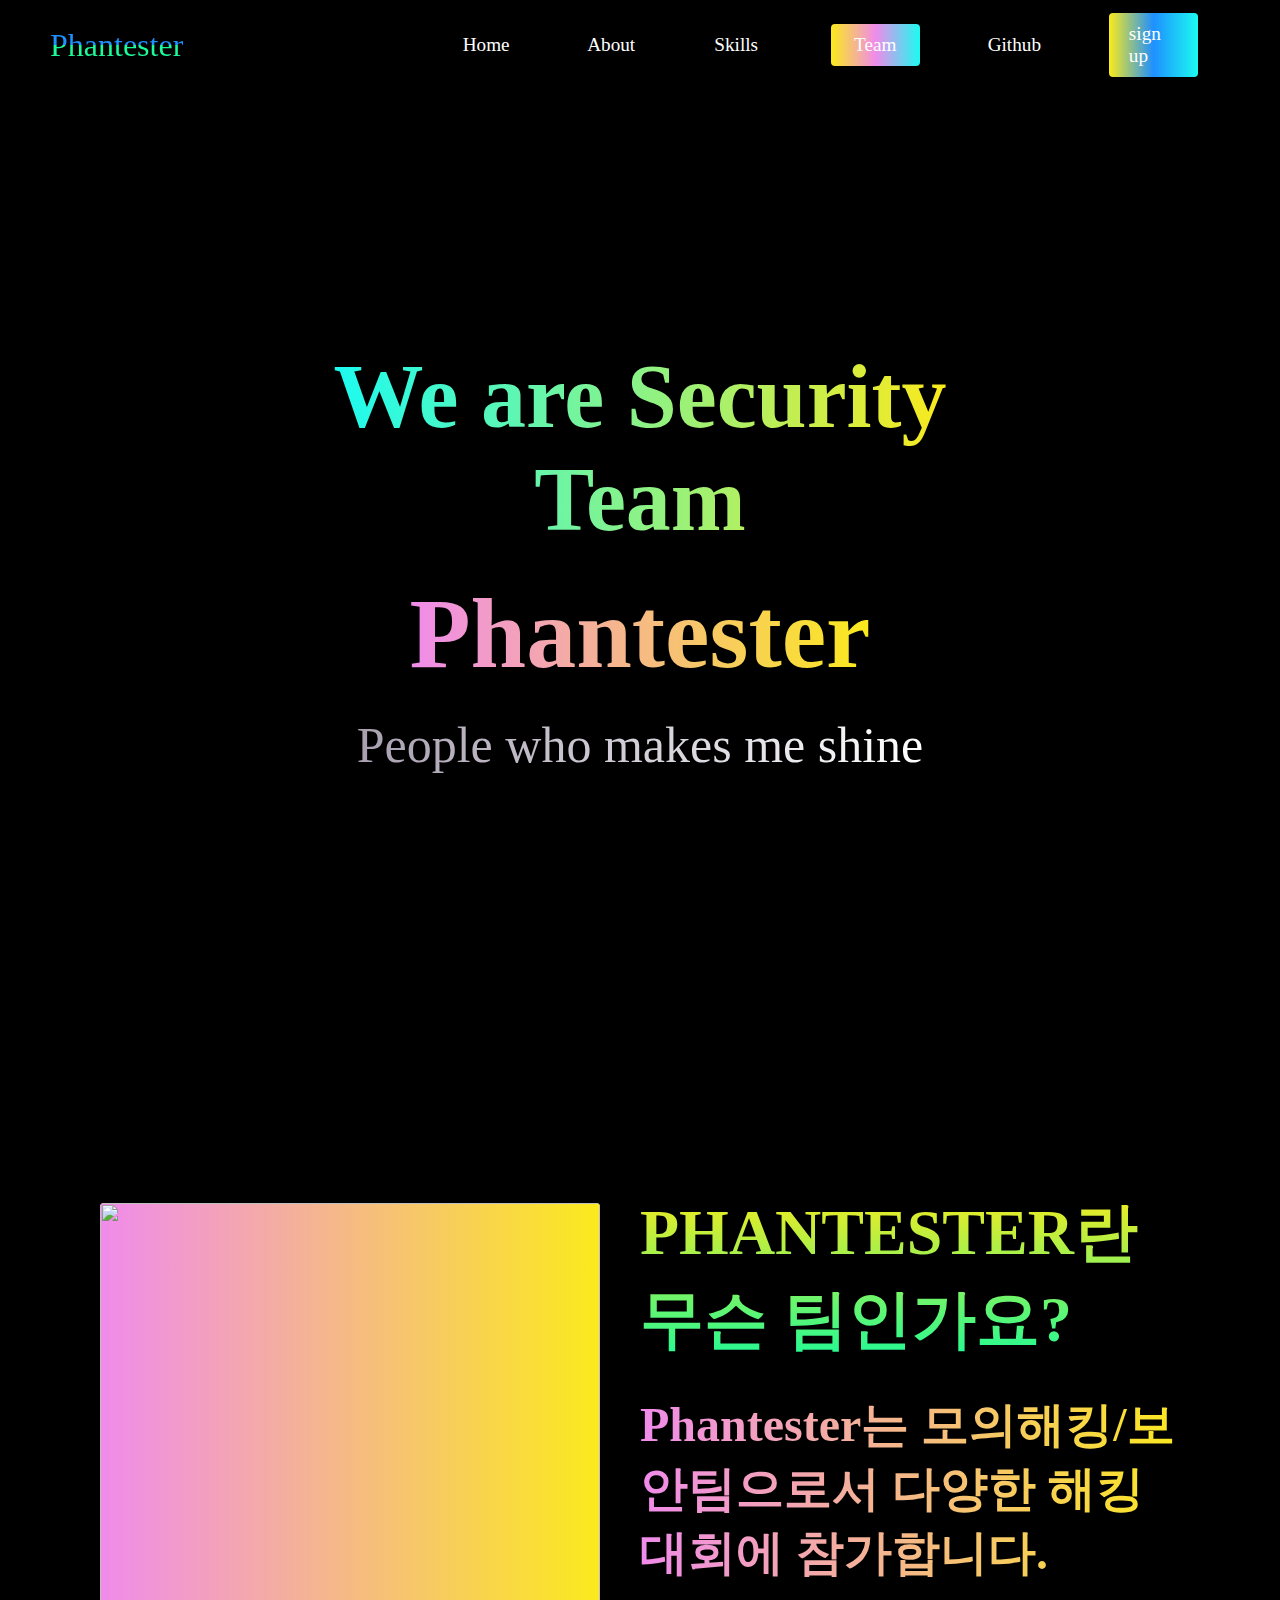
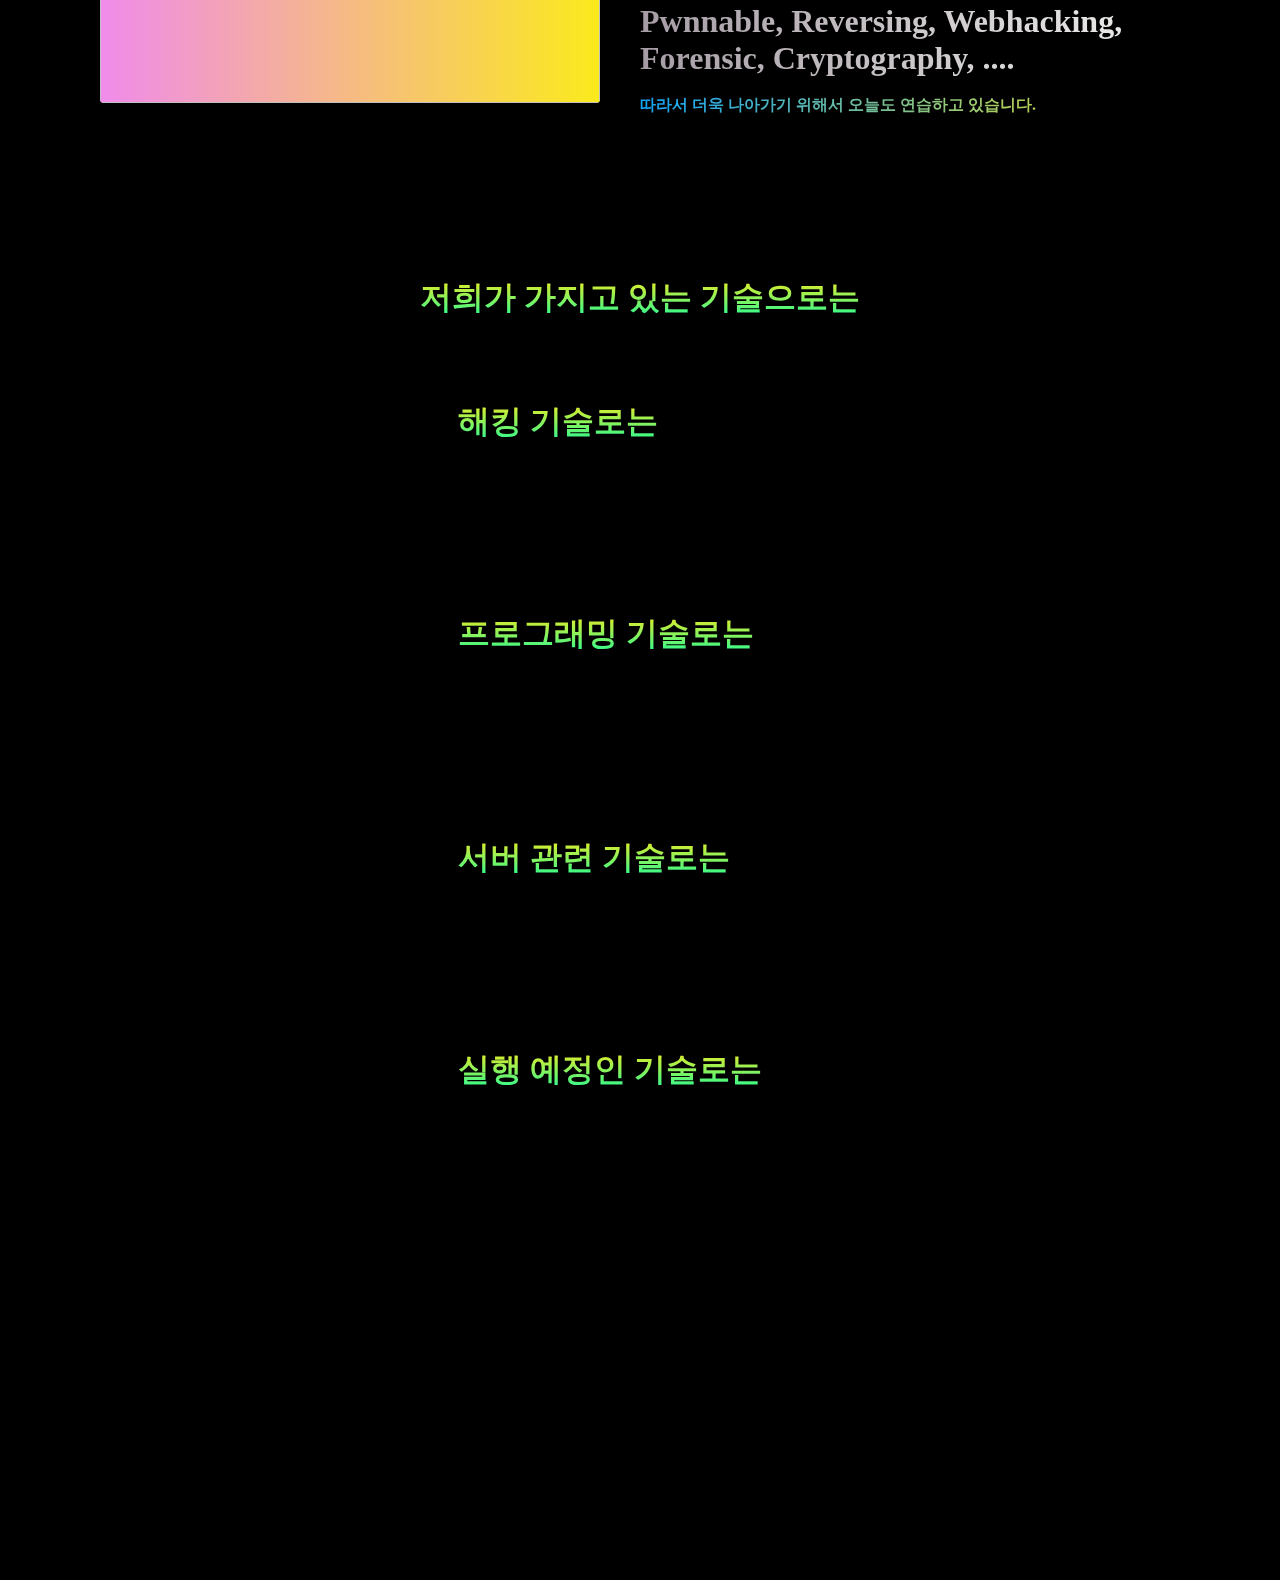
==== Phantester/src/index.html @ f5df675c "Add files via upload" ====
<!DOCTYPE html>
<html lang="kr">

<head>
    <meta charset="UTF-8">
    <meta http-equiv="X-UA-Compatible" content="IE=edge">
    <meta name="viewport" content="width=device-width, initial-scale=1.0">
    <!--CSS-->
    <link rel="stylesheet" href="styles.css">
    <link rel="stylesheet" href="description.css" <!--외부 라이브러리-->


    <title>Phantester</title>
</head>

<body>

    <nav class="navbar">
        <div class="navbar__container">
            <a href="#home" id="navbar__logo">Phantester</a>
            <div class="navbar__toggle" id="mobile-menu">
                <span class="bar"></span> <span class="bar"></span>
                <span class="bar"></span>
            </div>
            <ul class="navbar__menu">
                <li class="navber__item">
                    <a href="#home" class="navbar__links" id="home-page">Home</a>
                </li>
                <li class="navbar__item">
                    <a href="#about" class="navbar__links" id="about-page">About</a>
                </li>
                <li class="navbar__item">
                    <a href="#skills" class="navbar__links" id="skills-page">Skills</a>
                </li>
                <li class="navbar__btn1">
                    <a href="#team" class="button1" id="team-page">Team</a>
                </li>
                <li class="navbar__item">
                    <a href="#github" class="navbar__links" id="github-page">Github</a>
                </li>
                <li class="navbar__btn2">
                    <a href="#sign-up" class="button2" id="sign-up">sign up</a>
                </li>
            </ul>
        </div>
    </nav>

    <!--Hero(Main Menu) Section 부분-->

    <div class="hero" id="home">
        <div class="hero__container">
            <h1 class="hero__heading1"><span>We are Security<br>Team</span></h1>
            <h2 class="hero__heading2">Phantester </h2>
            <p class="hero__description">People who makes me shine</p>
        </div>
    </div>

    <!--about Section 부분-->
    <div class="main" id="about">
        <div class="main__container">
            <div class="main__img--container">
                <img class="main__img--card" src="logo.png">
            </div>
            <div class="main__content">
                <h1>Phantester란 무슨 팀인가요?</h1>
                <h2>Phantester는 모의해킹/보안팀으로서 다양한 해킹 대회에 참가합니다.</h2>
                <br>
                <h3>Pwnnable, Reversing, Webhacking, Forensic, Cryptography, .... </h3>
                <br>
                <h4>따라서 더욱 나아가기 위해서 오늘도 연습하고 있습니다.</h4>
            </div>
        </div>

        <!--Skills Section 부분-->
        <div class="skills" id="skills">
            <h1>저희가 가지고 있는 기술으로는</h1>
            <div class="skills__wrapper">
                <div class="skills__card">
                    <h1>해킹 기술로는</h1>
                    <h2>Reversing</h2>
                    <h3>Webhacking</h3>
                    <h4>Cryptography</h4>
                    <p>의 기술을 공부하고 있습니다.</p>



                </div>

                <div class="skills__card">
                    <h1>프로그래밍 기술로는</h1>
                    <h2>Tcp/ip 서버 개발</h2>
                    <h3>웹 사이트 개발</h3>
                    <h4>해킹 관련 툴 재작</h4>
                    <p>인공지능 개발 등과 같은 기술을 보유하고 있습니다.</p>

                </div>

                <div class="skills_card">
                    <h1>서버 관련 기술로는</h1>
                    <h2>Xen Server</h2>
                    <h3>ESXI Server</h3>
                    <h4>Ubuntu Server</h4>
                    <p>을 사용하고 있습니다.</p>
                </div>

                <div class="skills_card">
                    <h1>실행 예정인 기술로는</h1>
                    <h2>Tensorflow</h2>
                    <h3>Mobile Hacking</h3>
                    <h4>Scada Hacking</h4>
                    <p>등이 있습니다.</p>
                </div>
            </div>




        </div>
    </div>



    <script src="main.js"></script>



    <!--JQuery Selector 선언 (선택된 nav Bar 부분 색상 지정)-->
    <!-- <script type="text/javascript" src="https://ajax.googleapis.com/ajax/libs/jquery/1.6.2/jquery.min.js"></script>
    <script type="text/javascript">
    </script>  -->

    <footer id="copyright">
        <div class="logo_img">
            <!-- <img src="phantester.png" alt="Phantester">
            </div>
            <p>
                본 웹 사이트 내 이미지 및 제작 관련 저작권은 Kinesys & Phantester에게 있습니다. <br> 수정 및 재배포 등을 금지합니다.
            </p> -->
    </footer>

</body>

</html>
---- Phantester/src/styles.css ----
/* nav Bar CSS 시작 */

* {
    box-sizing: border-box;
    margin: 0;
    padding: 0;
    /*  돋움체 사용*/
    font-family: Dotum;
    scroll-behavior: smooth;
}

.navbar {
    background: #000000;
    height: 90px;
    display: flex;
    justify-content: center;
    align-items: center;
    font-size: 1.2rem;
    position: sticky;
    top: 0;
    z-index: 999;
}

.navbar__container {
    display: flex;
    justify-content: space-between;
    height: 80px;
    z-index: 1;
    width: 100%;
    max-width: 1300px;
    margin: 0 auto;
    padding: 0 50px;
}

#navbar__logo {
    background-color: #fff;
    background-image: linear-gradient(to top, #1CFB99 50%, #1e90ff 50%);
    background-size: 100%;
    -webkit-background-clip: text;
    -moz-background-clip: text;
    -webkit-text-fill-color: transparent;
    -moz-text-fill-color: transparent;
    display: flex;
    align-items: center;
    cursor: pointer;
    text-decoration: none;
    font-size: 2rem;
}

.navbar__menu {
    display: flex;
    align-items: center;
    list-style: none;
}

.navbar__item {
    height: 80px;
}

.navbar__links {
    color: #fff;
    display: flex;
    align-items: center;
    justify-content: center;
    width: 125px;
    text-decoration: none;
    height: 100%;
}

.navbar__btn1 {
    display: flex;
    justify-content: center;
    align-items: center;
    padding: 0 2rem;
    width: 100%;
}

.button1 {
    display: flex;
    justify-content: center;
    align-items: center;
    text-decoration: none;
    padding: 10px 20px;
    height: 100%;
    width: 100%;
    border: none;
    outline: none;
    border-radius: 4px;
    background: #f08beb;
    background: -webkit-linear-gradient(to right, #FBEA1C, #f08beb, #1CFBF1);
    background: linear-gradient(to right, #FBEA1C, #f08beb, #1CFBF1);
    color: #fff;
    transition: all 0.3s ease;
}

.navbar__btn2 {
    display: flex;
    justify-content: center;
    align-items: center;
    padding: 0 2rem;
    width: 100%;
}

.button2 {
    display: flex;
    justify-content: center;
    align-items: center;
    text-decoration: none;
    padding: 10px 20px;
    height: 100%;
    width: 100%;
    border: none;
    outline: none;
    border-radius: 4px;
    background: #1e90ff;
    background: -webkit-linear-gradient(to right, #FBEA1C, #1e90ff, #1CFBF1);
    background: linear-gradient(to right, #FBEA1C, #1e90ff, #1CFBF1);
    color: #fff;
    transition: all 0.3s ease;
}

.navbar__links:hover {
    /*nav Bar 링크 태그에 가까이 갔을 때 그 텍스트의 색상을 바꿈 */
    color: pink;
    transition: all 0.5s ease;
}

@media screen and (max-width: 850px) {
    .navbar__container {
        display: flex;
        justify-content: space-between;
        height: 80px;
        z-index: 1;
        width: 100%;
        max-width: 1200px;
        padding: 0;
    }
    .navbar__menu {
        background: black;
        display: grid;
        grid-template-columns: auto;
        margin: 0;
        width: 100%;
        position: absolute;
        top: -1000px;
        opacity: 1;
        transition: all 0.5s ease;
        z-index: -1;
    }
    .navbar__menu.active {
        background: black;
        top: 100%;
        opacity: 1;
        transition: all 0.3s ease;
        z-index: 90;
        height: 60vh;
        font-size: 1.6rem;
    }
    .navbar__logo {
        padding-left: 20px;
    }
    .navbar__toggle .bar {
        width: 25px;
        height: 3px;
        margin: 5px auto;
        transition: all 0.3s ease-in-out;
        background: white;
    }
    .navbar__item {
        width: 100%;
    }
    .navbar__links {
        text-align: center;
        padding: 1.5rem;
        width: 100%;
        display: table;
    }
    .navbar__btn {
        padding-bottom: 1.5rem;
    }
    .button {
        display: flex;
        justify-content: center;
        align-items: center;
        width: 80%;
        height: 80px;
        margin: 0%;
    }
    #mobile-menu {
        position: absolute;
        top: 20px;
        right: 5%;
        transform: translate(5%, 20%);
    }
    .navbar__toggle .bar {
        display: block;
        cursor: pointer;
    }
    #mobile-menu.is-active .bar:nth-child(1) {
        transform: translateY(7px) rotate(40deg);
    }
    #mobile-menu.is-active .bar:nth-child(2) {
        opacity: 0;
    }
    #mobile-menu.is-active .bar:nth-child(3) {
        transform: translateY(-7px) rotate(-40deg);
    }
}


/* nav bar css 끝 */


/* hero Section CSS 처리 */

.hero {
    background-color: black;
    padding: 220px 0;
}

.hero__container {
    display: flex;
    flex-direction: column;
    justify-content: center;
    /* align-items -> hi h2 p태그를 중앙에 위치함 */
    align-items: center;
    max-width: 1000px;
    margin: 0 auto;
    height: 90%;
    text-align: center;
    padding: 35px;
}

.hero__heading1 {
    font-size: 90px;
    background-size: 100%;
    margin-bottom: 25px;
    background-color: #1e90ff;
    background: -webkit-linear-gradient( to right, #1cfbf1, #fBEA1C);
    background: linear-gradient( to right, #1cfbf1, #fBEA1C);
    -webkit-background-clip: text;
    -moz-background-clip: text;
    -webkit-text-fill-color: transparent;
}

.hero__heading2 {
    font-size: 100px;
    margin-bottom: 25px;
    background-color: #1cfbf1;
    background: -webkit-linear-gradient( to right, #f08beb, #FBEA1C);
    background: linear-gradient( to right, #f08beb, #fbea1c);
    background-size: 100%;
    -webkit-background-clip: text;
    -moz-background-clip: text;
    -webkit-text-fill-color: transparent;
}

.hero__description {
    font-size: 50px;
    background-color: white;
    background: -webkit-linear-gradient( to right, #a89faf, #fff);
    background: linear-gradient( to right, #a89faf, #fff);
    -webkit-background-clip: text;
    -moz-background-clip: text;
    -webkit-text-fill-color: transparent;
}

@media screen and (max-width: 750px) {
    .hero__heading {
        font-size: 50px;
    }
    .hero__heading2 {
        font-size: 60px;
    }
    .hero__description {
        font-size: 30px;
    }
}


/* about section 부분 */

.main {
    background-color: black;
    padding: 10rem 0;
}

.main__container {
    display: grid;
    grid-template-columns: 1fr 1fr;
    align-items: center;
    justify-content: center;
    margin: 0 auto;
    height: 80%;
    z-index: 1;
    width: 100%;
    max-width: 1200px;
    padding: 0 50px;
}

.main__content {
    color: white;
    width: 100%;
}

.main__content h1 {
    font-size: 4rem;
    background-color: #1CFBF1;
    background-image: linear-gradient(to top, #1CFB99, #FBEA1c);
    background-size: 100%;
    -webkit-background-clip: text;
    -moz-background-clip: text;
    -webkit-text-fill-color: transparent;
    text-transform: uppercase;
    margin-bottom: 30px;
}

.main__content h2 {
    font-size: 3rem;
    background-color: #1cfbf1;
    background: -webkit-linear-gradient( to right, #f08beb, #FBEA1C);
    background: linear-gradient( to right, #f08beb, #fbea1c);
    background-size: 100%;
    -webkit-background-clip: text;
    -moz-background-clip: text;
    -webkit-text-fill-color: transparent;
}

.main__content h3 {
    font-size: 2rem;
    background-color: #1cfbf1;
    background: -webkit-linear-gradient( to right, #a59ca5, #f3f3f0);
    background: linear-gradient( to right, #a59ca5, #f3f3f0);
    background-size: 100%;
    -webkit-background-clip: text;
    -moz-background-clip: text;
    -webkit-text-fill-color: transparent;
}

.main__content h4 {
    font-size: 1rem;
    background-color: #1cfbf1;
    background: -webkit-linear-gradient( to right, #f08beb, #FBEA1C);
    background: linear-gradient( to right, #13a4f8, #f7e416);
    background-size: 100%;
    -webkit-background-clip: text;
    -moz-background-clip: text;
    -webkit-text-fill-color: transparent;
}

.main__content p {
    margin-top: 0.5rem;
    font-size: 0.5rem;
    font-weight: 600;
}

.main__img--container {
    text-align: center;
}

.main__img--card {
    margin: 10px;
    height: 500px;
    width: 500px;
    border-radius: 4px;
    display: flex;
    flex-direction: column;
    justify-content: center;
    color: white;
    background-image: linear-gradient(to right, #f08beb 0%, #FBEA1C 100%);
}

@media screen and (max-width: 1000px) {
    .main__container {
        display: grid;
        grid-template-columns: 1fr;
        align-items: center;
        justify-content: center;
        width: 100%;
        margin: 0 auto;
        height: 90%;
    }
    .main__content {
        text-align: center;
        margin-bottom: 4rem;
    }
    .main__content h1 {
        font-size: 1.5rem;
        margin-top: 1rem;
    }
    .main__content h2 {
        font-size: 2rem;
    }
    .main__content h3 {
        font-size: 3rem;
    }
    .main__content p {
        margin-top: 1rem;
        font-size: 1.5rem;
    }
}


/*skill section 부분 */

.skills {
    background-color: black;
    display: flex;
    flex-direction: column;
    justify-content: center;
    align-items: center;
    height: 100%;
    padding: 10rem 0;
}

.skills h1 {
    background-color: #1CFBF1;
    background-image: linear-gradient(to top, #1CFB99, #FBEA1c);
    background-size: 100%;
    -webkit-background-clip: text;
    -moz-background-clip: text;
    -webkit-text-fill-color: transparent;
    margin-bottom: 5rem;
    font-size: 2rem;
}

.service__wrapper {
    display: grid;
}
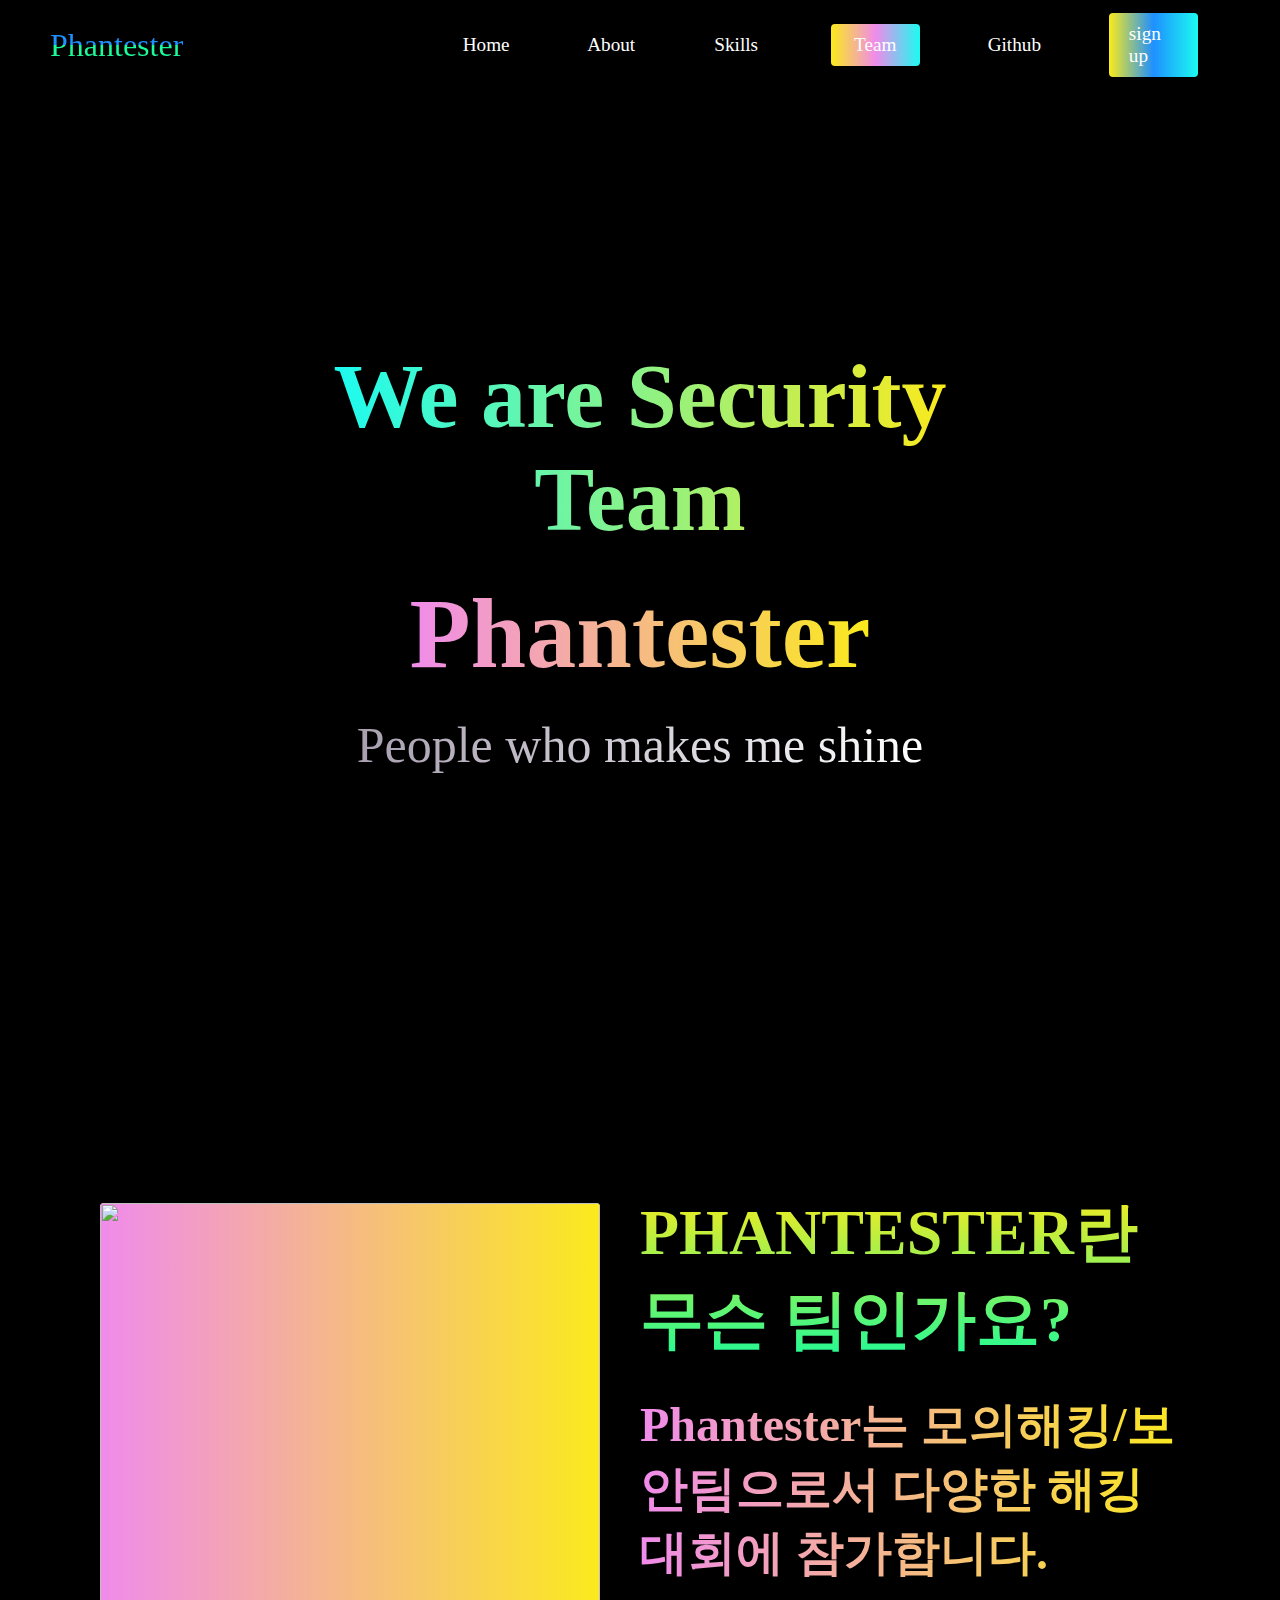
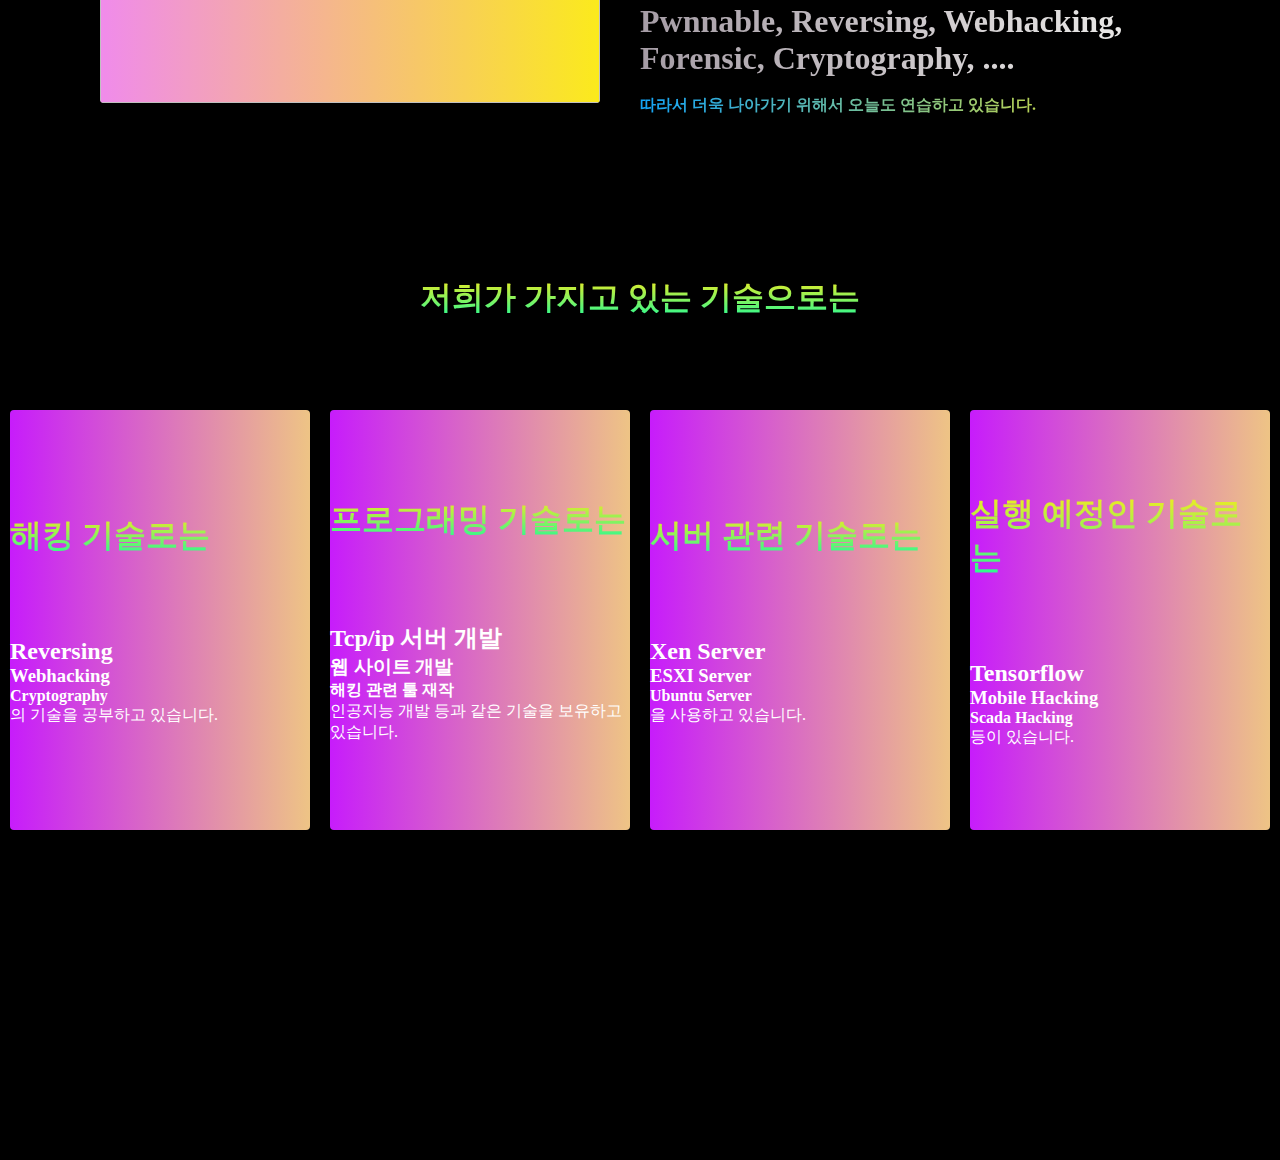
==== commit d4b054a9: "Add files via upload" ====
--- a/Phantester/src/index.html
+++ b/Phantester/src/index.html
@@ -10,7 +10,7 @@
     <link rel="stylesheet" href="description.css" <!--외부 라이브러리-->
 
 
-    <title>Phantester</title>
+    <title>Phantester(Beta)</title>
 </head>
 
 <body>
@@ -95,7 +95,7 @@
 
                 </div>
 
-                <div class="skills_card">
+                <div class="skills__card2">
                     <h1>서버 관련 기술로는</h1>
                     <h2>Xen Server</h2>
                     <h3>ESXI Server</h3>
@@ -103,7 +103,7 @@
                     <p>을 사용하고 있습니다.</p>
                 </div>
 
-                <div class="skills_card">
+                <div class="skills__card2">
                     <h1>실행 예정인 기술로는</h1>
                     <h2>Tensorflow</h2>
                     <h3>Mobile Hacking</h3>
--- a/Phantester/src/styles.css
+++ b/Phantester/src/styles.css
@@ -424,6 +424,32 @@
     font-size: 2rem;
 }
 
-.service__wrapper {
+.skills__wrapper {
     display: grid;
+    grid-template-columns: 1fr 1fr 1fr 1fr;
+    grid-template-rows: 1fr;
+}
+
+.skills__card {
+    margin: 10px;
+    height: 420px;
+    width: 300px;
+    border-radius: 4px;
+    display: flex;
+    flex-direction: column;
+    justify-content: center;
+    color: white;
+    background-image: linear-gradient(to right, #c71cfb 0%, #eec485);
+}
+
+.skills__card2 {
+    margin: 10px;
+    height: 420px;
+    width: 300px;
+    border-radius: 4px;
+    display: flex;
+    flex-direction: column;
+    justify-content: center;
+    color: white;
+    background-image: linear-gradient(to right, #c71cfb 0%, #eec485);
 }